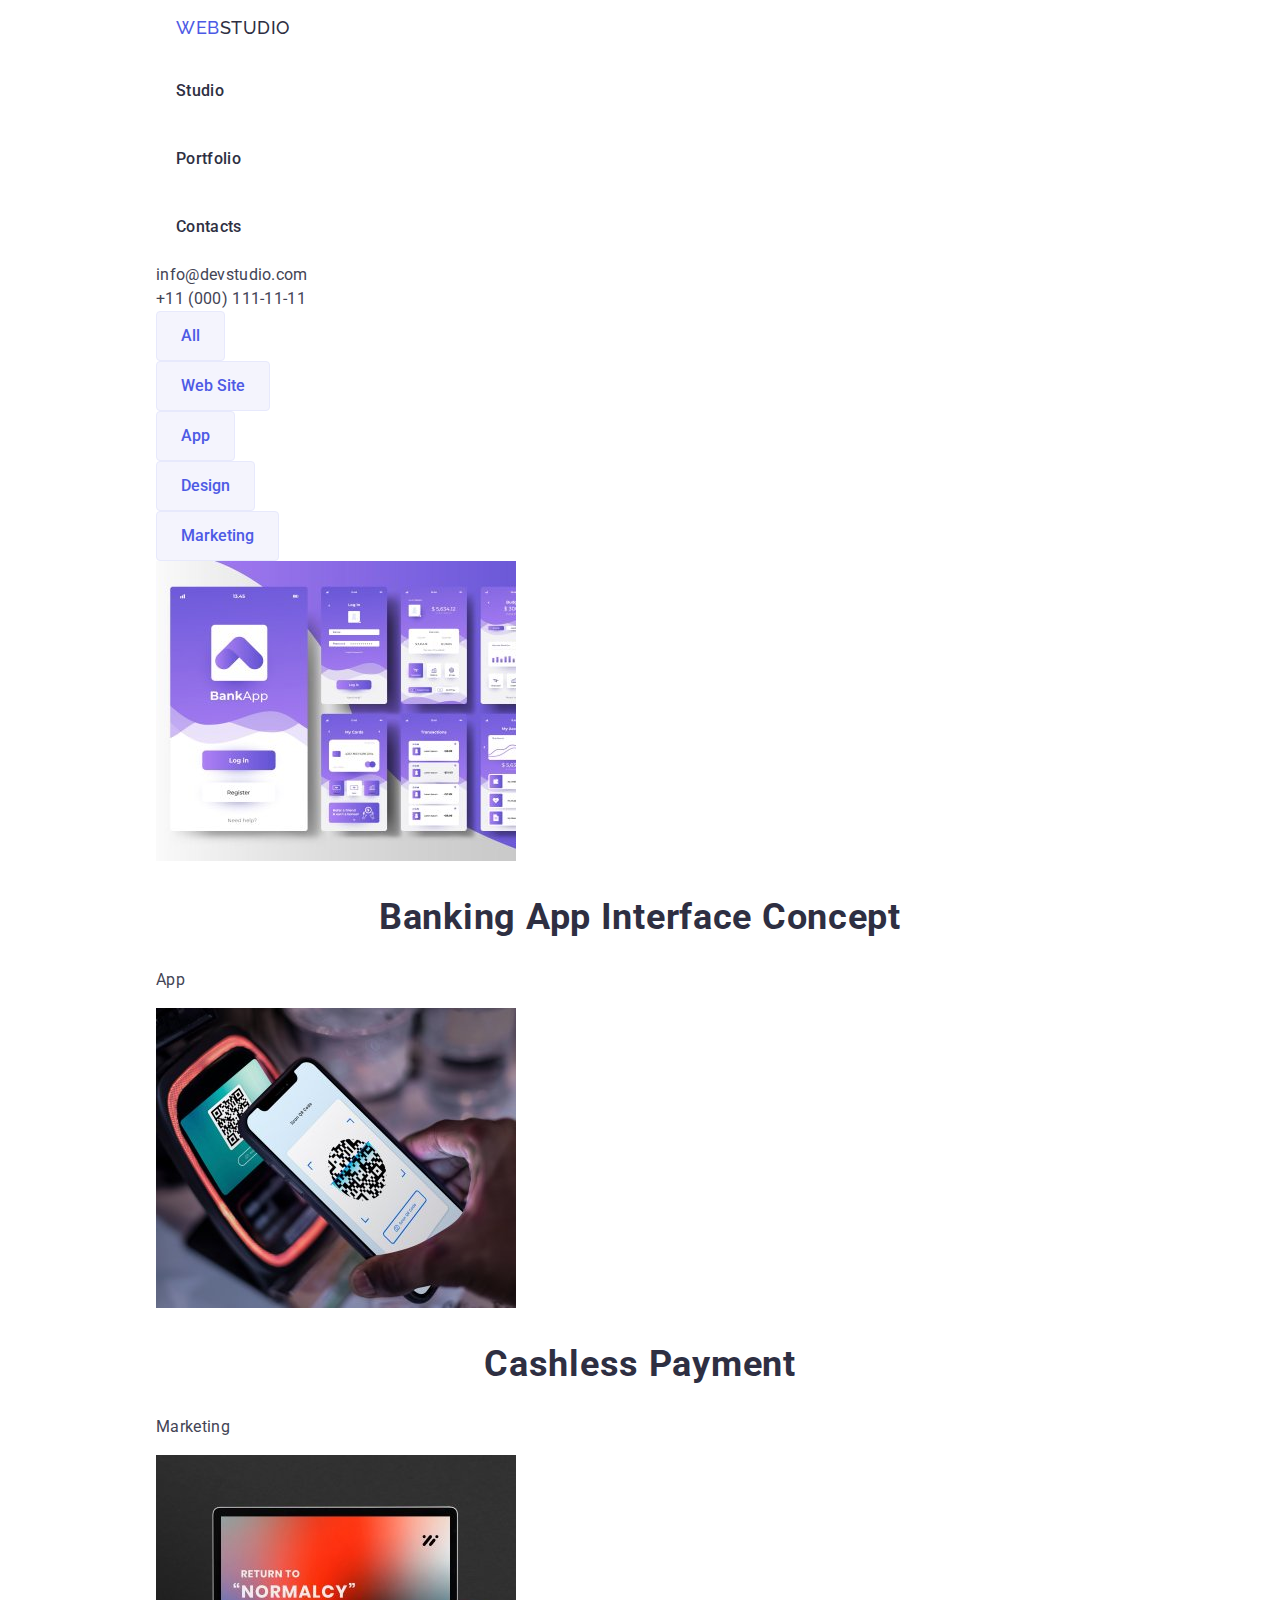
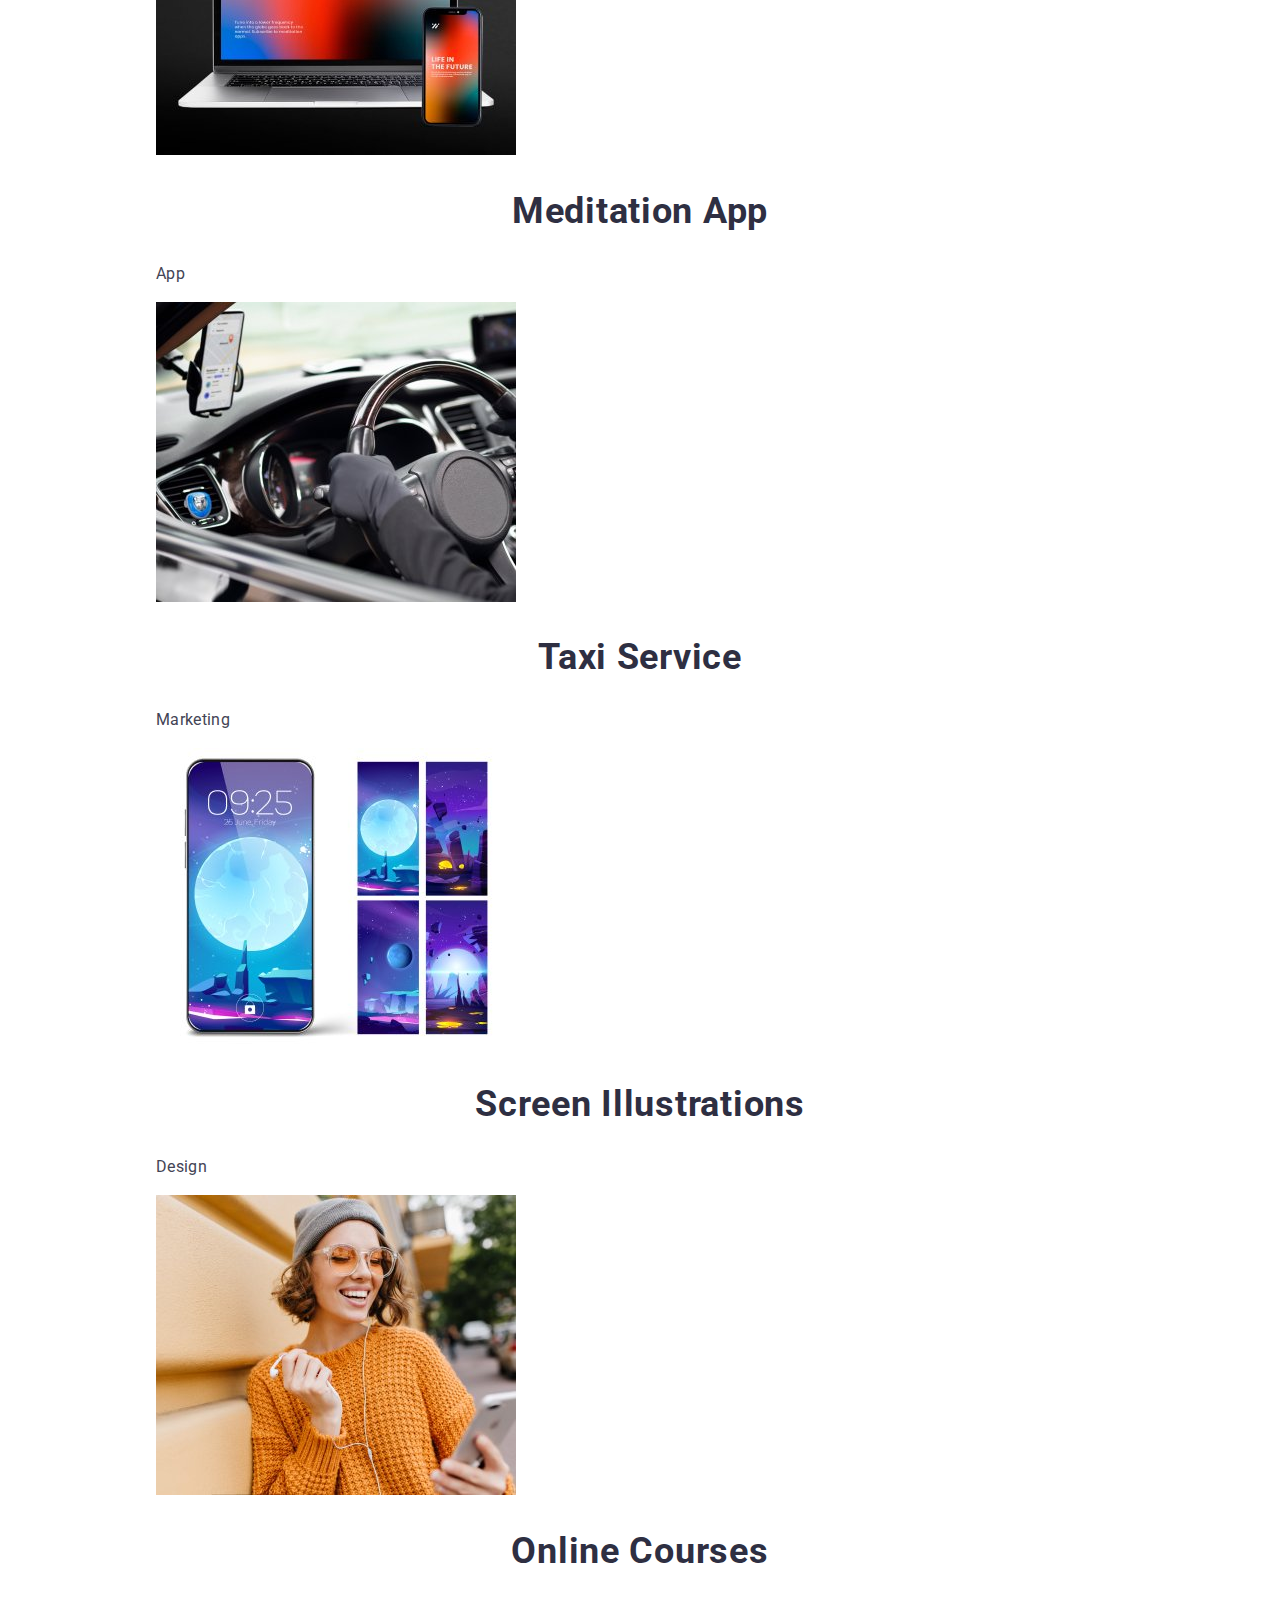
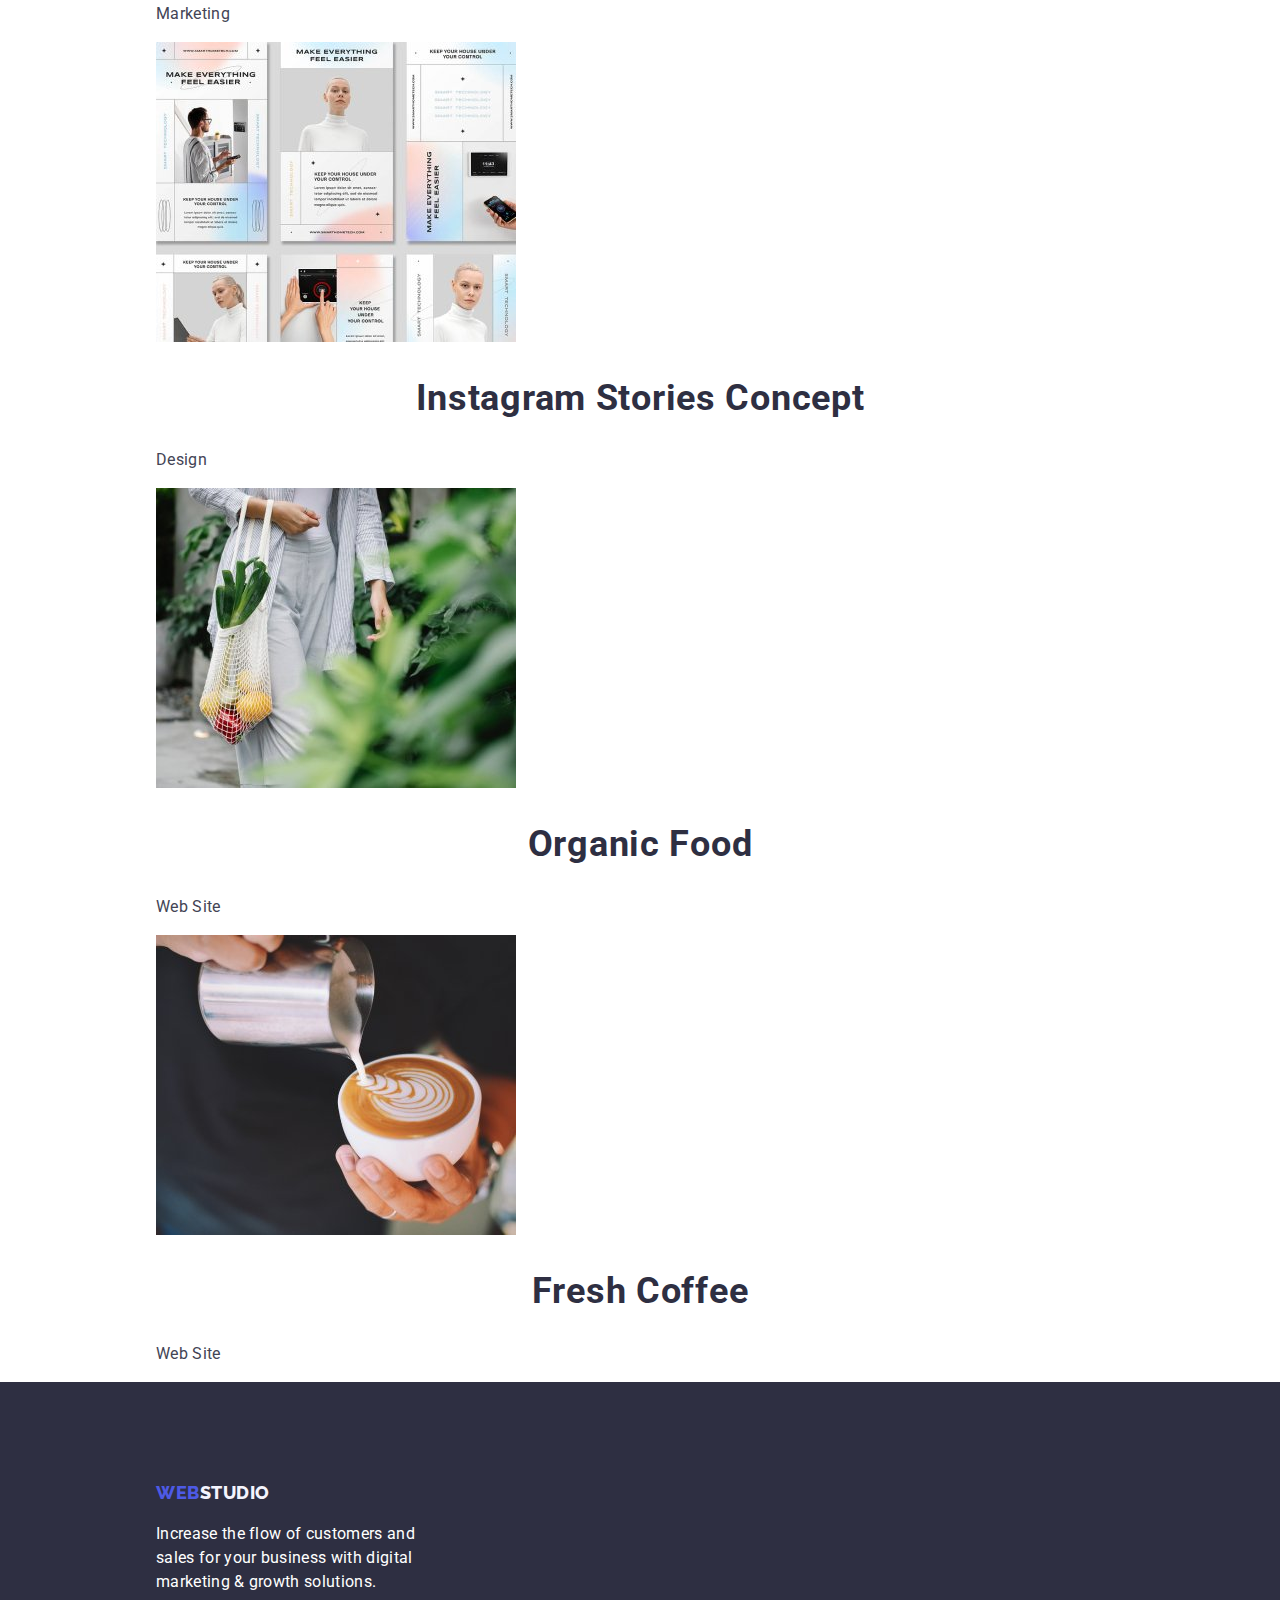
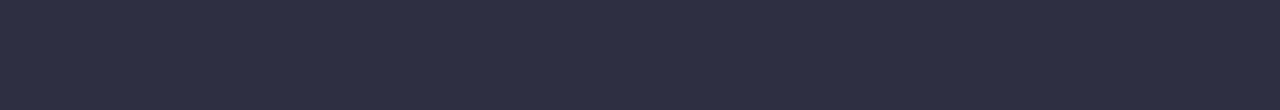
==== portfolio.html @ 54f6134c "init" ====
<!DOCTYPE html>
<html lang="en">
  <head>
    <meta charset="UTF-8" />
    <meta name="viewport" content="width=device-width, initial-scale=1.0" />
    <link
      rel="stylesheet"
      href="https://cdn.jsdelivr.net/npm/modern-normalize@2.0.0/modern-normalize.min.css"
    />
    <link
      href="https://fonts.googleapis.com/css2?family=Raleway:ital,wght@0,800;1,800&family=Roboto:wght@400;500;700;900&display=swap"
      rel="stylesheet"
    />
    <link rel="stylesheet" href="./css/style.css" />

    <title>Web Studio</title>
  </head>
  <body>
    <header class="header">
      <div class="container">
        <nav class="nav">
          <a class="logo logo_header" href="./"
            ><span class="logo_colored">Web</span>studio</a
          >
          <ul>
            <li><a href="./">Studio</a></li>
            <li><a href="./portfolio.html">Portfolio</a></li>
            <li><a href="">Contacts</a></li>
          </ul>
        </nav>

        <address class="contacts">
          <ul>
            <li class="contacts__item">
              <a href="mailto:info@devstudio.com">info@devstudio.com</a>
            </li>
            <li class="contacts__item">
              <a href="tel:+110001111111">+11 (000) 111-11-11</a>
            </li>
          </ul>
        </address>
      </div>
    </header>
    <main>
      <section class="container">
        <h1 class="hidden">Portfolio</h1>
        
        <ul class="filters">
          <li><button type="button" class="filter-btn">All</button></li>
          <li><button type="button" class="filter-btn">Web Site</button></li>
          <li><button type="button" class="filter-btn">App</button></li>
          <li><button type="button" class="filter-btn">Design</button></li>
          <li><button type="button" class="filter-btn">Marketing</button></li>
        </ul>
        <ul class="portfolio">
          <li>
            <img
              src="./images/portfolio/img-1.jpg"
              alt="Portfolio item image"
              width="360"
              height="300"
            />
            <div class="portfolio-info">
              <h2>Banking App Interface Concept</h2>
              <p>App</p>
            </div>
          </li>
          <li>
            <img
              src="./images/portfolio/img-2.jpg"
              alt="Portfolio item image"
              width="360"
              height="300"
            />
            <div class="portfoliof-info">
              <h2>Cashless Payment</h2>
              <p>Marketing</p>
            </div>
          </li>
          <li>
            <img
              src="./images/portfolio/img-3.jpg"
              alt="Portfolio item image"
              width="360"
              height="300"
            />
            <div class="portfolio-info">
              <h2>Meditation App</h2>
              <p>App</p>
            </div>
          </li>
          <li>
            <img
              src="./images/portfolio/img-4.jpg"
              alt="Portfolio item image"
              width="360"
              height="300"
            />
            <div class="portfolio-info">
              <h2>Taxi Service</h2>
              <p>Marketing</p>
            </div>
          </li>
          <li>
            <img
              src="./images/portfolio/img-5.jpg"
              alt="Portfolio item image"
              width="360"
              height="300"
            />
            <div class="portfolio-info">
              <h2>Screen Illustrations</h2>
              <p>Design</p>
            </div>
          </li>
          <li>
            <img
              src="./images/portfolio/img-6.jpg"
              alt="Portfolio item image"
              width="360"
              height="300"
            />
            <div class="portfolio-info">
              <h2>Online Courses</h2>
              <p>Marketing</p>
            </div>
          </li>
          <li>
            <img
              src="./images/portfolio/img-7.jpg"
              alt="Portfolio item image"
              width="360"
              height="300"
            />
            <div class="portfolio-info">
              <h2>Instagram Stories Concept</h2>
              <p>Design</p>
            </div>
          </li>
          <li>
            <img
              src="./images/portfolio/img-8.jpg"
              alt="Portfolio item image"
              width="360"
              height="300"
            />
            <div class="portfolio-info">
              <h2>Organic Food</h2>
              <p>Web Site</p>
            </div>
          </li>
          <li>
            <img
              src="./images/portfolio/img-9.jpg"
              alt="Portfolio item image"
              width="360"
              height="300"
            />
            <div class="portfolio-info">
              <h2>Fresh Coffee</h2>
              <p>Web Site</p>
            </div>
          </li>
        </ul>
      </section>
    </main>
    <footer class="footer">
      <div class="container">
        <a class="logo logo_footer" href="./"
          ><span class="logo_colored">Web</span>studio</a
        >
        <p>
          Increase the flow of customers and sales for your business with
          digital marketing & growth solutions.
        </p>
      </div>
    </footer>
  </body>
</html>
---- css/style.css ----
:root {
  --iris: #4d5ae5;
  --ocean: #404bbf;
  --navy-blue: #2e2f42;
  --green: #31d0aa;
  --slate: #434455;
  --cloud-slate: #8e8f99;
  --cornflower: #e7e9fc;
  --cloud: #f4f4fd;
  --navy-blue-modal: #2e2f42;
  --grey: #2e2f42;
  --white: #ffffff;
  --dairy: #fcfcfc;
}
body {
  font-family: "Roboto", sans-serif;
  
  font-size: 16px;
  line-height: 1.5;
  color: var(--slate);
  background-color: var(--white);
  box-sizing: border-box;
  color: var(--slate);
  letter-spacing: .02em;
}
h1 {
  font-size: 56px;
  line-height: 1.07 ;
  letter-spacing: 0.02em;
  color: var(--white);
}
h2 {
  font-size: 36px;
  font-weight: 700;
  line-height: 1.11;
  letter-spacing: 0.02em;
  color: var(--navy-blue);
  text-transform: capitalize;
}
h3 {
  font-size: 20px;
  font-weight: 500;
  line-height: 1.2;
  letter-spacing: 0.02em;
  text-transform: capitalize;
  color: var(--navy-blue);
}
h1,
h2 {
  text-align: center;
}
ul,
ol {
  list-style-type: none;
  margin: 0;
  padding: 0;
}
a {
  text-decoration: none;
}

.hidden {
  display: none;
  visibility: hidden;
  opacity: 0;
}
.container {
  margin: 0 156px;
}
.logo {
  font-family: "Raleway", sans-serif;
  font-size: 18px;
  font-style: normal;
  font-weight: 800;
  line-height: 0.86;
  letter-spacing: 0.54px;
  text-transform: uppercase;
}
.logo_header {
  color: var(--navy-blue);
}
.logo_footer {
  color: var(--cloud);
}
.logo_colored {
  color: var(--iris);
}
.nav a {
  color: var(--navy-blue);
  font-weight: 500;
  position: relative;
  padding: 20px 0;
  margin: 0 20px;
  border-bottom: 4px solid transparent;
}
.nav a:hover,
.nav a:focus {
  border-bottom: 4px solid var(--ocean);
}
.contacts a {
  color: var(--slate);
  font-style: normal;
}
.nav a,
.contacts a {
  transition: 0.5s;
  display: inline-block;
}
a:hover,
a:focus {
  color: var(--ocean);
}
.hero {
  padding: 188px 0;
  background: var(--navy-blue);
}
.hero h1 {
  max-width: 500px;
  width: 100%;
}
.hero button {
  background-color: var(--iris);
  transition: 0.5s;
  line-height: 56px;
  padding: 0 32px;
  color: var(--white);
  cursor: pointer;
  border: none;
  border-radius: 4px;
  box-shadow: 0px 4px 4px 0px rgba(0, 0, 0, 0.15);
}
.hero button:hover,
.hero button:focus {
  background-color: var(--ocean);
}
.advantages,
.team {
  padding: 120px 0;
}
.team {
  background-color: var(--cloud);
}
.team h3,
.team p {
  text-align: center;
}
.footer {
  background-color: var(--navy-blue);
  padding: 100px 0;
}
.footer p {
  color: var(--white);
  max-width: 264px;
  width: 100%;
}
.filters button {
  line-height: 48px;
  padding: 0 24px;
  background-color: var(--cloud);
  color: var(--iris);
  transition: 0.5s;
  border: none;
  color: var(--iris);
  border-radius: 4px;
  border: 1px solid var(--cornflower);
  font-weight: 500;
  cursor: pointer;
}
.filters button:hover,
.filters button:focus {
  background: var(--ocean);
  box-shadow: 0px 2px 2px 0px rgba(0, 0, 0, 0.12),
    0px 2px 1px 0px rgba(0, 0, 0, 0.08), 0px 3px 1px 0px rgba(0, 0, 0, 0.1);
  color: var(--white);
}
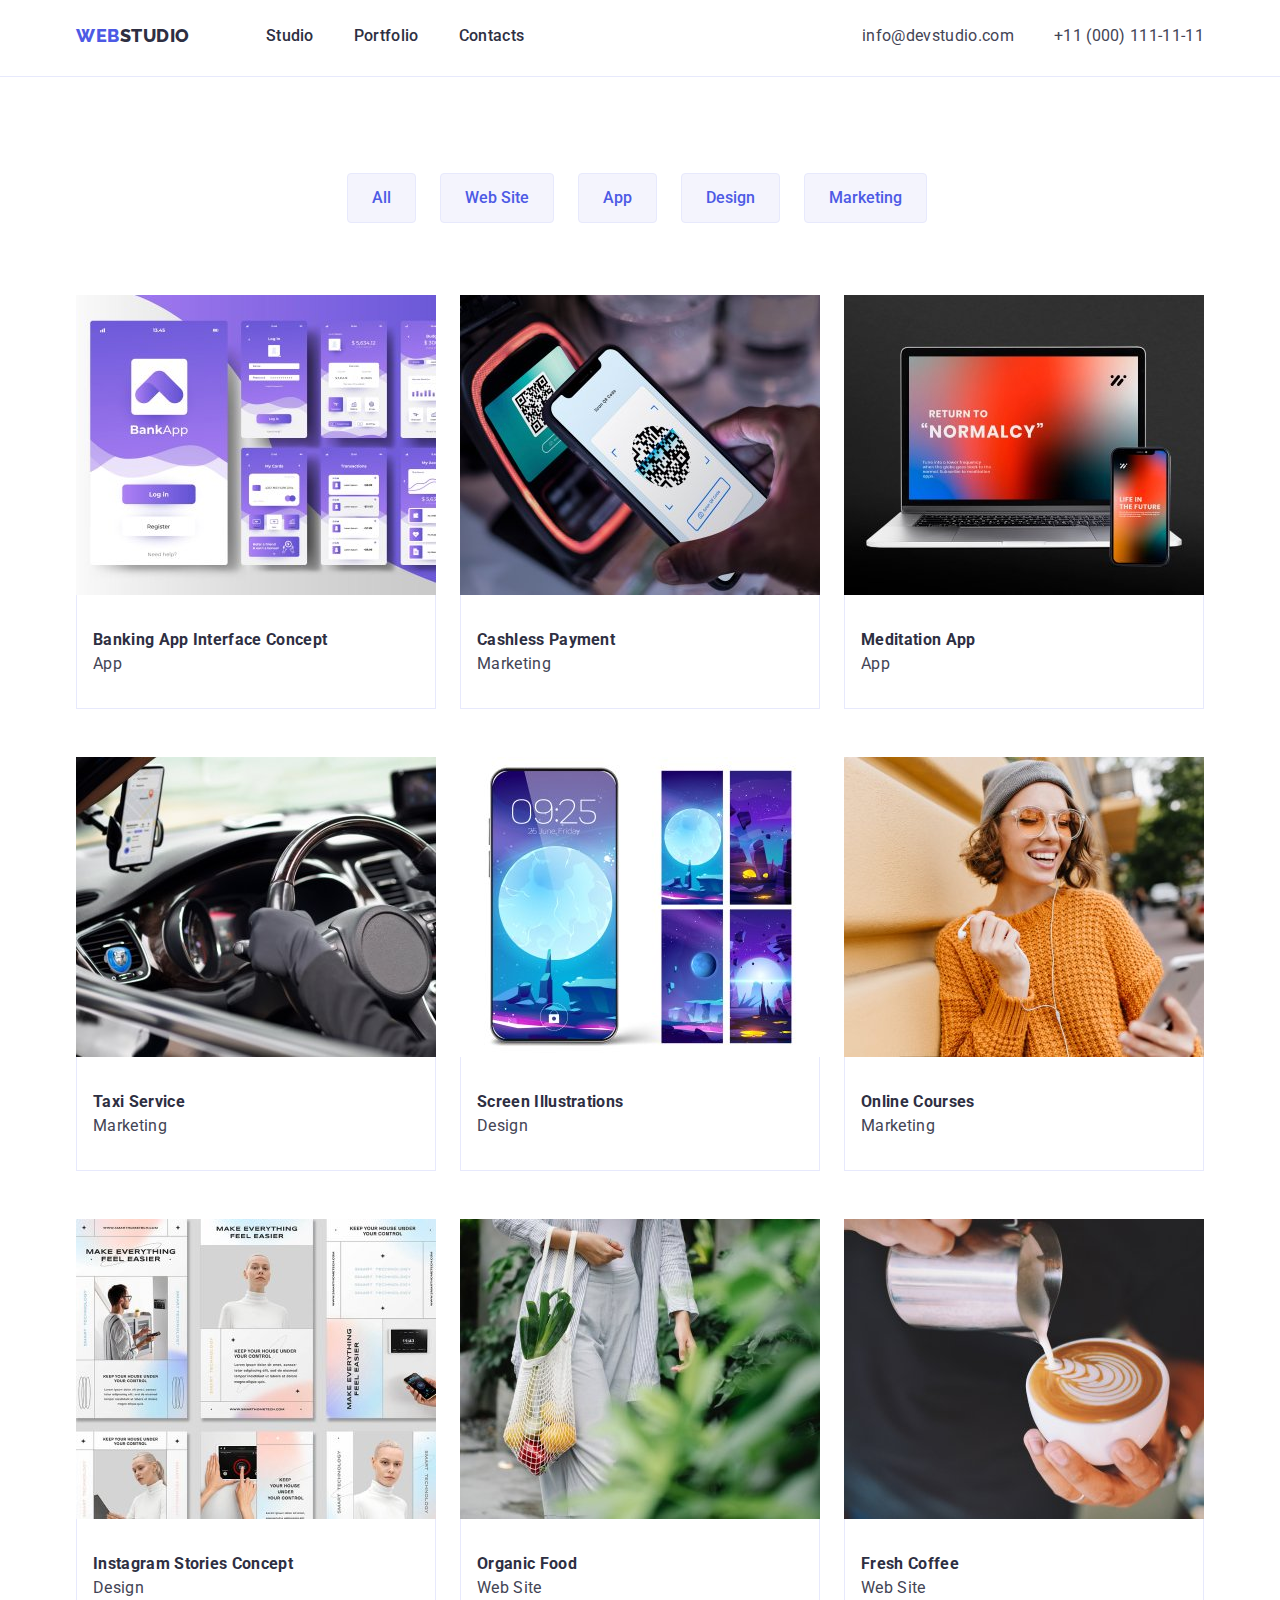
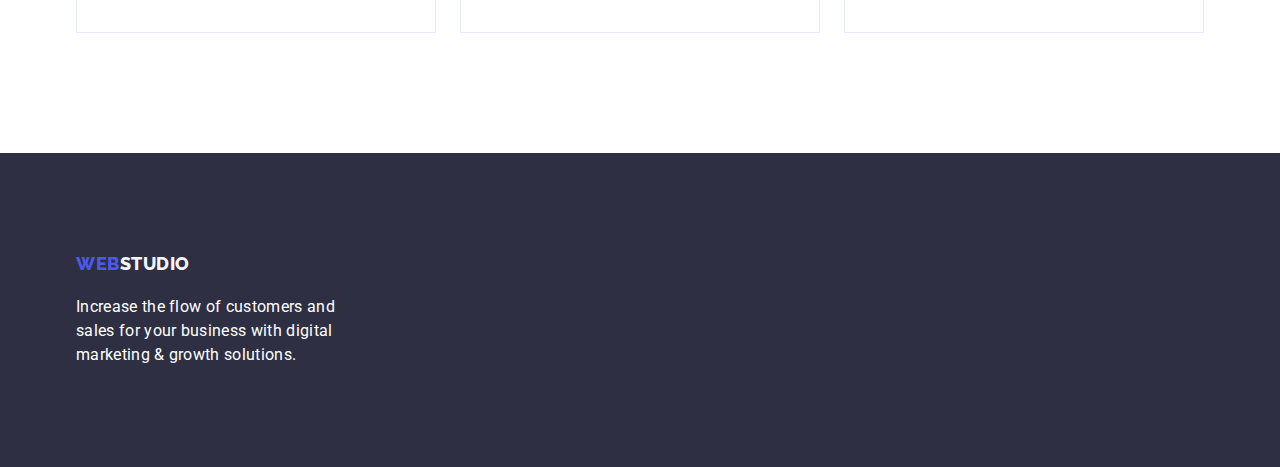
==== commit d4df8140: "ready for mentor's review" ====
--- a/portfolio.html
+++ b/portfolio.html
@@ -16,164 +16,192 @@
     <title>Web Studio</title>
   </head>
   <body>
-    <header class="header">
-      <div class="container">
-        <nav class="nav">
-          <a class="logo logo_header" href="./"
+    <div class="page-container">
+      <header class="header">
+        <div class="container">
+          <nav class="nav">
+            <a class="logo logo_header link" href="./"
+              ><span class="logo_colored">Web</span>studio</a
+            >
+            <ul>
+              <li><a class="link" href="./">Studio</a></li>
+              <li><a class="link" href="./portfolio.html">Portfolio</a></li>
+              <li><a class="link" href="">Contacts</a></li>
+            </ul>
+          </nav>
+
+          <address class="contacts">
+            <ul>
+              <li class="contacts__item">
+                <a class="link" href="mailto:info@devstudio.com"
+                  >info@devstudio.com</a
+                >
+              </li>
+              <li class="contacts__item">
+                <a class="link" href="tel:+110001111111">+11 (000) 111-11-11</a>
+              </li>
+            </ul>
+          </address>
+        </div>
+      </header>
+      <main>
+        <section class="section portfolio-page">
+          <div class="container">
+            <h1 class="hidden">Portfolio</h1>
+
+            <ul class="filters">
+              <li><button type="button" class="filter-btn">All</button></li>
+              <li>
+                <button type="button" class="filter-btn">Web Site</button>
+              </li>
+              <li><button type="button" class="filter-btn">App</button></li>
+              <li><button type="button" class="filter-btn">Design</button></li>
+              <li>
+                <button type="button" class="filter-btn">Marketing</button>
+              </li>
+            </ul>
+            <ul class="portfolio">
+              <li>
+                <div class="img-wrapper">
+                  <img
+                    src="./images/portfolio/img-1.jpg"
+                    alt="Portfolio item image"
+                    width="360"
+                    height="300"
+                  />
+                </div>
+                <div class="portfolio-info">
+                  <h2>Banking App Interface Concept</h2>
+                  <p>App</p>
+                </div>
+              </li>
+              <li>
+                <div class="img-wrapper">
+                  <img
+                    src="./images/portfolio/img-2.jpg"
+                    alt="Portfolio item image"
+                    width="360"
+                    height="300"
+                  />
+                </div>
+                <div class="portfolio-info">
+                  <h2>Cashless Payment</h2>
+                  <p>Marketing</p>
+                </div>
+              </li>
+              <li>
+                <div class="img-wrapper">
+                  <img
+                    src="./images/portfolio/img-3.jpg"
+                    alt="Portfolio item image"
+                    width="360"
+                    height="300"
+                  />
+                </div>
+                <div class="portfolio-info">
+                  <h2>Meditation App</h2>
+                  <p>App</p>
+                </div>
+              </li>
+              <li>
+                <div class="img-wrapper">
+                  <img
+                    src="./images/portfolio/img-4.jpg"
+                    alt="Portfolio item image"
+                    width="360"
+                    height="300"
+                  />
+                </div>
+                <div class="portfolio-info">
+                  <h2>Taxi Service</h2>
+                  <p>Marketing</p>
+                </div>
+              </li>
+              <li>
+                <div class="img-wrapper">
+                  <img
+                    src="./images/portfolio/img-5.jpg"
+                    alt="Portfolio item image"
+                    width="360"
+                    height="300"
+                  />
+                </div>
+                <div class="portfolio-info">
+                  <h2>Screen Illustrations</h2>
+                  <p>Design</p>
+                </div>
+              </li>
+              <li>
+                <div class="img-wrapper">
+                  <img
+                    src="./images/portfolio/img-6.jpg"
+                    alt="Portfolio item image"
+                    width="360"
+                    height="300"
+                  />
+                </div>
+                <div class="portfolio-info">
+                  <h2>Online Courses</h2>
+                  <p>Marketing</p>
+                </div>
+              </li>
+              <li>
+                <div class="img-wrapper">
+                  <img
+                    src="./images/portfolio/img-7.jpg"
+                    alt="Portfolio item image"
+                    width="360"
+                    height="300"
+                  />
+                </div>
+                <div class="portfolio-info">
+                  <h2>Instagram Stories Concept</h2>
+                  <p>Design</p>
+                </div>
+              </li>
+              <li>
+                <div class="img-wrapper">
+                  <img
+                    src="./images/portfolio/img-8.jpg"
+                    alt="Portfolio item image"
+                    width="360"
+                    height="300"
+                  />
+                </div>
+                <div class="portfolio-info">
+                  <h2>Organic Food</h2>
+                  <p>Web Site</p>
+                </div>
+              </li>
+              <li>
+                <div class="img-wrapper">
+                  <img
+                    src="./images/portfolio/img-9.jpg"
+                    alt="Portfolio item image"
+                    width="360"
+                    height="300"
+                  />
+                </div>
+                <div class="portfolio-info">
+                  <h2>Fresh Coffee</h2>
+                  <p>Web Site</p>
+                </div>
+              </li>
+            </ul>
+          </div>
+        </section>
+      </main>
+      <footer class="footer">
+        <div class="container">
+          <a class="logo logo_footer" href="./"
             ><span class="logo_colored">Web</span>studio</a
           >
-          <ul>
-            <li><a href="./">Studio</a></li>
-            <li><a href="./portfolio.html">Portfolio</a></li>
-            <li><a href="">Contacts</a></li>
-          </ul>
-        </nav>
-
-        <address class="contacts">
-          <ul>
-            <li class="contacts__item">
-              <a href="mailto:info@devstudio.com">info@devstudio.com</a>
-            </li>
-            <li class="contacts__item">
-              <a href="tel:+110001111111">+11 (000) 111-11-11</a>
-            </li>
-          </ul>
-        </address>
-      </div>
-    </header>
-    <main>
-      <section class="container">
-        <h1 class="hidden">Portfolio</h1>
-        
-        <ul class="filters">
-          <li><button type="button" class="filter-btn">All</button></li>
-          <li><button type="button" class="filter-btn">Web Site</button></li>
-          <li><button type="button" class="filter-btn">App</button></li>
-          <li><button type="button" class="filter-btn">Design</button></li>
-          <li><button type="button" class="filter-btn">Marketing</button></li>
-        </ul>
-        <ul class="portfolio">
-          <li>
-            <img
-              src="./images/portfolio/img-1.jpg"
-              alt="Portfolio item image"
-              width="360"
-              height="300"
-            />
-            <div class="portfolio-info">
-              <h2>Banking App Interface Concept</h2>
-              <p>App</p>
-            </div>
-          </li>
-          <li>
-            <img
-              src="./images/portfolio/img-2.jpg"
-              alt="Portfolio item image"
-              width="360"
-              height="300"
-            />
-            <div class="portfoliof-info">
-              <h2>Cashless Payment</h2>
-              <p>Marketing</p>
-            </div>
-          </li>
-          <li>
-            <img
-              src="./images/portfolio/img-3.jpg"
-              alt="Portfolio item image"
-              width="360"
-              height="300"
-            />
-            <div class="portfolio-info">
-              <h2>Meditation App</h2>
-              <p>App</p>
-            </div>
-          </li>
-          <li>
-            <img
-              src="./images/portfolio/img-4.jpg"
-              alt="Portfolio item image"
-              width="360"
-              height="300"
-            />
-            <div class="portfolio-info">
-              <h2>Taxi Service</h2>
-              <p>Marketing</p>
-            </div>
-          </li>
-          <li>
-            <img
-              src="./images/portfolio/img-5.jpg"
-              alt="Portfolio item image"
-              width="360"
-              height="300"
-            />
-            <div class="portfolio-info">
-              <h2>Screen Illustrations</h2>
-              <p>Design</p>
-            </div>
-          </li>
-          <li>
-            <img
-              src="./images/portfolio/img-6.jpg"
-              alt="Portfolio item image"
-              width="360"
-              height="300"
-            />
-            <div class="portfolio-info">
-              <h2>Online Courses</h2>
-              <p>Marketing</p>
-            </div>
-          </li>
-          <li>
-            <img
-              src="./images/portfolio/img-7.jpg"
-              alt="Portfolio item image"
-              width="360"
-              height="300"
-            />
-            <div class="portfolio-info">
-              <h2>Instagram Stories Concept</h2>
-              <p>Design</p>
-            </div>
-          </li>
-          <li>
-            <img
-              src="./images/portfolio/img-8.jpg"
-              alt="Portfolio item image"
-              width="360"
-              height="300"
-            />
-            <div class="portfolio-info">
-              <h2>Organic Food</h2>
-              <p>Web Site</p>
-            </div>
-          </li>
-          <li>
-            <img
-              src="./images/portfolio/img-9.jpg"
-              alt="Portfolio item image"
-              width="360"
-              height="300"
-            />
-            <div class="portfolio-info">
-              <h2>Fresh Coffee</h2>
-              <p>Web Site</p>
-            </div>
-          </li>
-        </ul>
-      </section>
-    </main>
-    <footer class="footer">
-      <div class="container">
-        <a class="logo logo_footer" href="./"
-          ><span class="logo_colored">Web</span>studio</a
-        >
-        <p>
-          Increase the flow of customers and sales for your business with
-          digital marketing & growth solutions.
-        </p>
-      </div>
-    </footer>
+          <p>
+            Increase the flow of customers and sales for your business with
+            digital marketing & growth solutions.
+          </p>
+        </div>
+      </footer>
+    </div>
   </body>
 </html>
--- a/css/style.css
+++ b/css/style.css
@@ -14,18 +14,25 @@
 }
 body {
   font-family: "Roboto", sans-serif;
-  
+
   font-size: 16px;
   line-height: 1.5;
   color: var(--slate);
   background-color: var(--white);
   box-sizing: border-box;
-  color: var(--slate);
-  letter-spacing: .02em;
-}
+  letter-spacing: 0.02em;
+}
+h1,
+h2,
+h3,
+p,
+ul {
+  margin: 0;
+}
+
 h1 {
   font-size: 56px;
-  line-height: 1.07 ;
+  line-height: 1.07;
   letter-spacing: 0.02em;
   color: var(--white);
 }
@@ -52,20 +59,64 @@
 ul,
 ol {
   list-style-type: none;
-  margin: 0;
   padding: 0;
 }
 a {
   text-decoration: none;
 }
+img {
+  display: block;
+}
+main {
+  flex-grow: 1;
+}
 
 .hidden {
-  display: none;
-  visibility: hidden;
-  opacity: 0;
+  position: absolute;
+  width: 1px;
+  height: 1px;
+  margin: -1px;
+  border: 0;
+  padding: 0;
+  white-space: nowrap;
+  clip-path: inset(100%);
+  clip: rect(0 0 0 0);
+  overflow: hidden;
 }
 .container {
-  margin: 0 156px;
+  margin-left: auto;
+  margin-right: auto;
+  max-width: 1158px;
+  width: 100%;
+  padding: 0 15px;
+}
+.page-container {
+  min-height: 100vh;
+  display: flex;
+  flex-direction: column;
+}
+.header {
+  border-bottom: 1px solid var(--cornflower);
+}
+.header > .container {
+  display: flex;
+  justify-content: space-between;
+  flex-wrap: wrap;
+}
+.header .link {
+  line-height: 72px;
+}
+.section {
+  padding: 120px 0;
+}
+.section.advantages {
+  padding-bottom: 60px;
+}
+.section.products {
+  padding-top: 60px;
+}
+.section.portfolio-page {
+  padding: 96px 0 120px 0;
 }
 .logo {
   font-family: "Raleway", sans-serif;
@@ -85,12 +136,18 @@
 .logo_colored {
   color: var(--iris);
 }
-.nav a {
+.nav {
+  display: flex;
+  gap: 76px;
+}
+.header ul {
+  display: flex;
+  gap: 40px;
+}
+.nav ul a {
   color: var(--navy-blue);
   font-weight: 500;
   position: relative;
-  padding: 20px 0;
-  margin: 0 20px;
   border-bottom: 4px solid transparent;
 }
 .nav a:hover,
@@ -111,10 +168,10 @@
   color: var(--ocean);
 }
 .hero {
-  padding: 188px 0;
   background: var(--navy-blue);
 }
-.hero h1 {
+.hero .title {
+  margin: 68px auto 48px auto;
   max-width: 500px;
   width: 100%;
 }
@@ -128,22 +185,61 @@
   border: none;
   border-radius: 4px;
   box-shadow: 0px 4px 4px 0px rgba(0, 0, 0, 0.15);
+  margin: 0 auto 68px auto;
+  display: block;
 }
 .hero button:hover,
 .hero button:focus {
   background-color: var(--ocean);
 }
-.advantages,
-.team {
-  padding: 120px 0;
-}
+.advantages ul {
+  display: flex;
+  gap: 24px;
+}
+.advantages ul li {
+  flex-basis: 264px;
+}
+.advantages h3 {
+  padding-bottom: 8px;
+}
+.products h2 {
+  padding-bottom: 72px;
+}
+.product-cards {
+  display: flex;
+  gap: 24px;
+}
+.product-cards__item {
+  display: block;
+  max-width: 360px;
+  width: 100%;
+  height: auto;
+}
+
 .team {
   background-color: var(--cloud);
+}
+.team h2 {
+  padding-bottom: 72px;
 }
 .team h3,
 .team p {
   text-align: center;
 }
+.team-cards {
+  display: flex;
+  gap: 24px;
+}
+.team-cards__item {
+  border-radius: 0px 0px 4px 4px;
+  background: var(--white);
+  box-shadow: 0px 1px 6px 0px rgba(46, 47, 66, 0.08),
+    0px 1px 1px 0px rgba(46, 47, 66, 0.16),
+    0px 2px 1px 0px rgba(46, 47, 66, 0.08);
+}
+.team-cards-info {
+  padding: 32px 0;
+}
 .footer {
   background-color: var(--navy-blue);
   padding: 100px 0;
@@ -152,6 +248,15 @@
   color: var(--white);
   max-width: 264px;
   width: 100%;
+  margin-top: 17.5px;
+}
+.filters {
+  display: flex;
+  max-width: 586px;
+  width: 100%;
+  gap: 24px;
+  margin: 0 auto;
+  padding-bottom: 72px;
 }
 .filters button {
   line-height: 48px;
@@ -169,7 +274,35 @@
 .filters button:hover,
 .filters button:focus {
   background: var(--ocean);
-  box-shadow: 0px 2px 2px 0px rgba(0, 0, 0, 0.12),
-    0px 2px 1px 0px rgba(0, 0, 0, 0.08), 0px 3px 1px 0px rgba(0, 0, 0, 0.1);
+  box-shadow: 0px 3px 1px 0px rgba(0, 0, 0, 0.1),
+    0px 2px 1px 0px rgba(0, 0, 0, 0.08), 0px 2px 2px 0px rgba(0, 0, 0, 0.12);
   color: var(--white);
 }
+.portfolio {
+  display: flex;
+  flex-wrap: wrap;
+  gap: 48px 24px;
+}
+.portfolio li {
+  width: 360px;
+  border: 1px solid var(--CORNFLOWER, #e7e9fc);
+}
+.portfolio-info {
+  padding: 32px 0 32px 16px;
+}
+.portfolio-info h2 {
+  font-size: 16px;
+  line-height: 1.5;
+  letter-spacing: 0.02em;
+  text-align: left;
+}
+.img-wrapper {
+  width: 360px;
+  height: 300px;
+  position: relative;
+}
+.img-wrapper img {
+  position: absolute;
+  left: -1px;
+  top: -1px;
+}
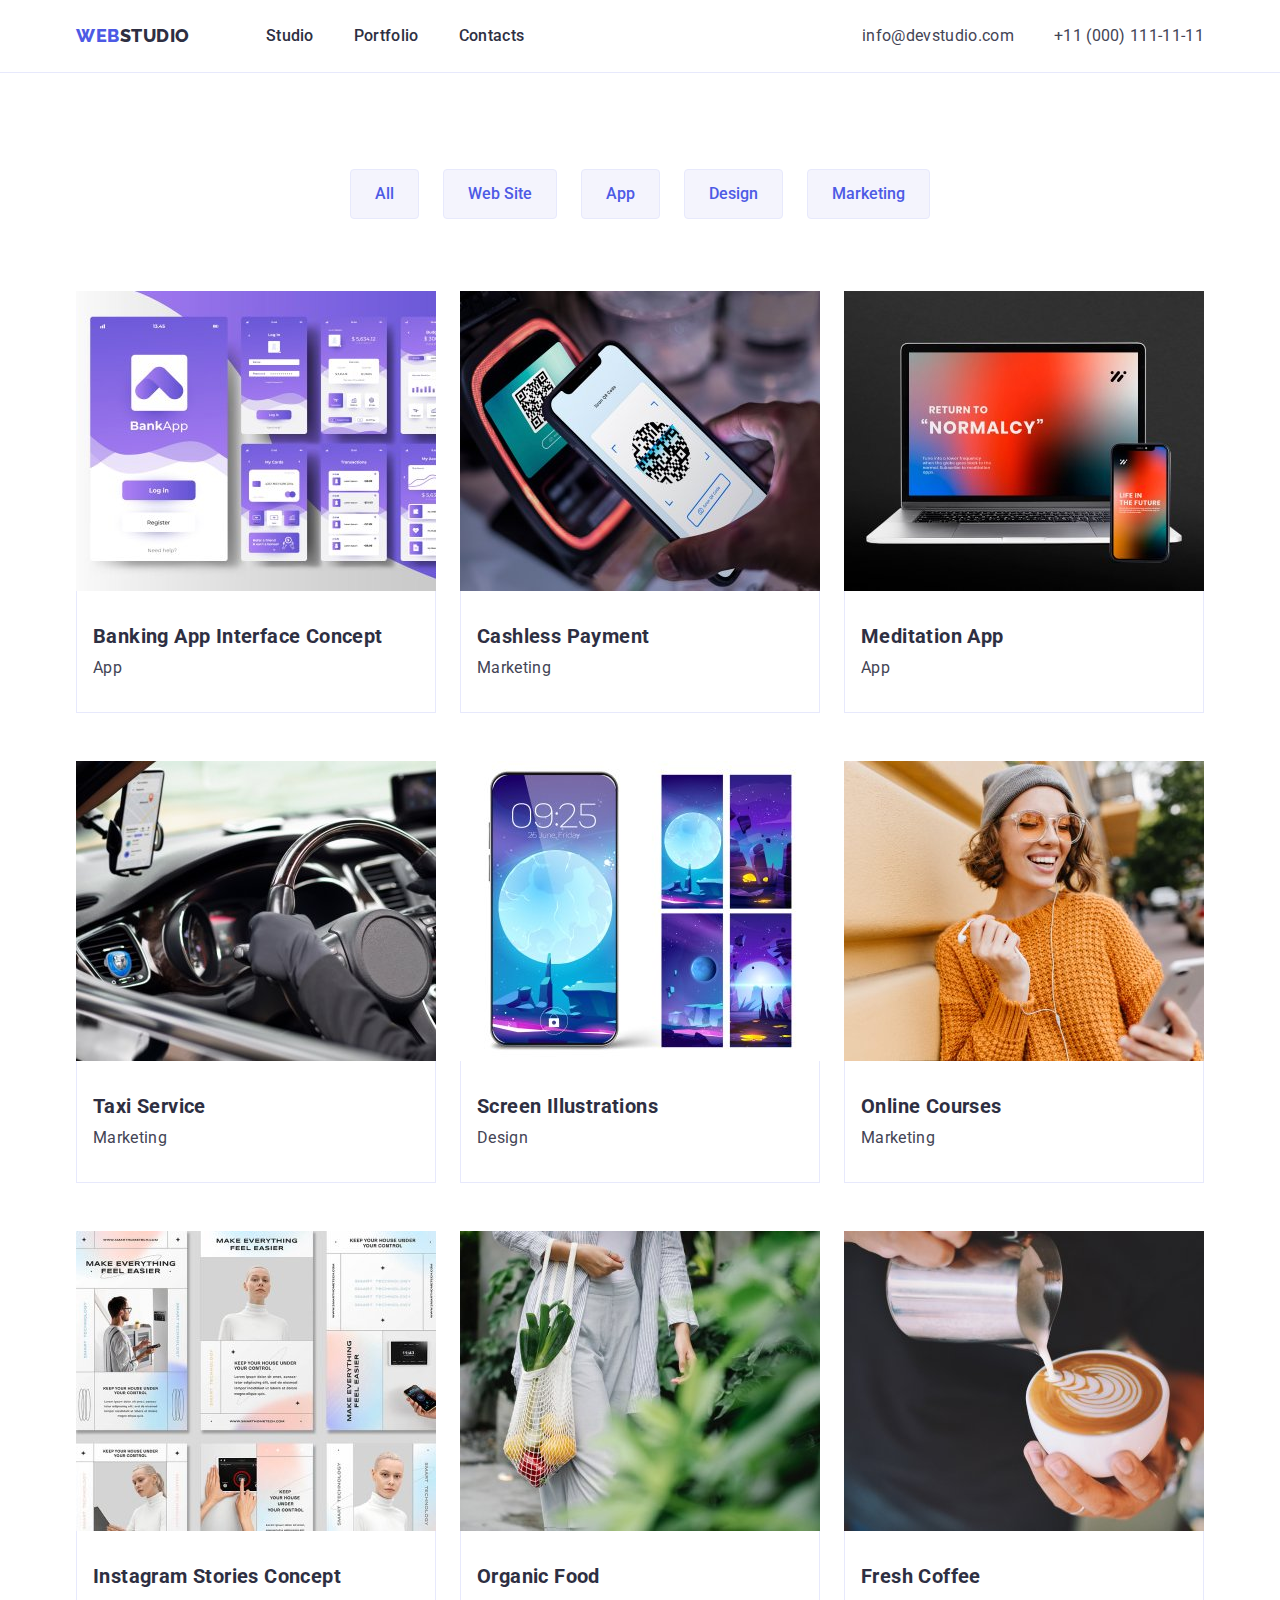
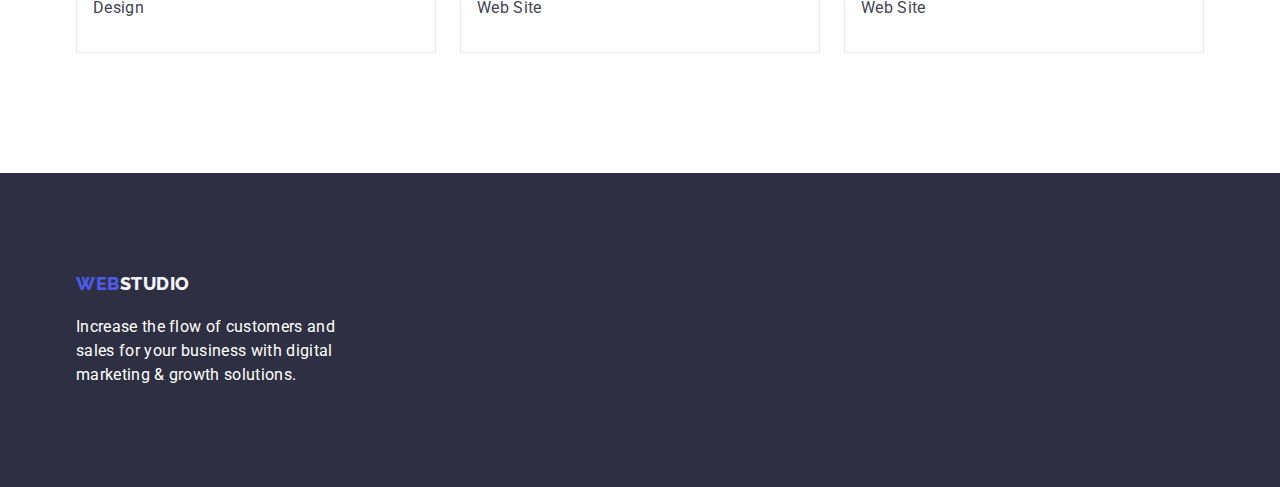
==== commit 4b6179e9: "fix according to mentor's request" ====
--- a/portfolio.html
+++ b/portfolio.html
@@ -20,10 +20,10 @@
       <header class="header">
         <div class="container">
           <nav class="nav">
-            <a class="logo logo_header link" href="./"
+            <a class="logo logo_header" href="./"
               ><span class="logo_colored">Web</span>studio</a
             >
-            <ul>
+            <ul class="list">
               <li><a class="link" href="./">Studio</a></li>
               <li><a class="link" href="./portfolio.html">Portfolio</a></li>
               <li><a class="link" href="">Contacts</a></li>
@@ -31,7 +31,7 @@
           </nav>
 
           <address class="contacts">
-            <ul>
+            <ul class="list">
               <li class="contacts__item">
                 <a class="link" href="mailto:info@devstudio.com"
                   >info@devstudio.com</a
--- a/css/style.css
+++ b/css/style.css
@@ -14,7 +14,6 @@
 }
 body {
   font-family: "Roboto", sans-serif;
-
   font-size: 16px;
   line-height: 1.5;
   color: var(--slate);
@@ -104,7 +103,7 @@
   flex-wrap: wrap;
 }
 .header .link {
-  line-height: 72px;
+  padding: 24px 0;
 }
 .section {
   padding: 120px 0;
@@ -139,43 +138,53 @@
 .nav {
   display: flex;
   gap: 76px;
-}
-.header ul {
+  align-items: center;
+}
+.header .list {
   display: flex;
   gap: 40px;
 }
-.nav ul a {
+.nav .link {
   color: var(--navy-blue);
   font-weight: 500;
   position: relative;
+}
+.nav .link::after {
+  content: '';
   border-bottom: 4px solid transparent;
-}
-.nav a:hover,
-.nav a:focus {
+  bottom: 0;
+  left: 0;
+  width: 100%;
+  position: absolute;
+  transition: .5s;
+}
+.nav .link:hover::after,
+.nav .link:focus::after {
   border-bottom: 4px solid var(--ocean);
 }
-.contacts a {
+.contacts .link {
   color: var(--slate);
   font-style: normal;
 }
-.nav a,
-.contacts a {
+.nav .link,
+.contacts .link {
   transition: 0.5s;
   display: inline-block;
 }
-a:hover,
-a:focus {
+.link:hover,
+.link:focus {
   color: var(--ocean);
 }
 .hero {
   background: var(--navy-blue);
+  padding: 188px 0;
 }
 .hero .title {
-  margin: 68px auto 48px auto;
+  margin: 0 auto 48px auto;
   max-width: 500px;
   width: 100%;
 }
-.hero button {
+.hero-button {
   background-color: var(--iris);
   transition: 0.5s;
   line-height: 56px;
@@ -185,24 +194,25 @@
   border: none;
   border-radius: 4px;
   box-shadow: 0px 4px 4px 0px rgba(0, 0, 0, 0.15);
-  margin: 0 auto 68px auto;
+  margin: 0 auto;
   display: block;
-}
-.hero button:hover,
-.hero button:focus {
+  letter-spacing: 0.04em;
+}
+.hero-button:hover,
+.hero-button:focus {
   background-color: var(--ocean);
 }
-.advantages ul {
+.advantages-list {
   display: flex;
   gap: 24px;
 }
-.advantages ul li {
+.advantages-list__item {
   flex-basis: 264px;
 }
-.advantages h3 {
-  padding-bottom: 8px;
-}
-.products h2 {
+.advantages-title {
+  margin-bottom: 8px;
+}
+.products-title {
   padding-bottom: 72px;
 }
 .product-cards {
@@ -219,10 +229,13 @@
 .team {
   background-color: var(--cloud);
 }
-.team h2 {
+.team-title {
   padding-bottom: 72px;
 }
-.team h3,
+.team-cards-info__title {
+  margin-bottom: 8px;
+}
+.team-cards-info__title,
 .team p {
   text-align: center;
 }
@@ -252,11 +265,9 @@
 }
 .filters {
   display: flex;
-  max-width: 586px;
-  width: 100%;
+  justify-content: center;
   gap: 24px;
-  margin: 0 auto;
-  padding-bottom: 72px;
+  margin-bottom: 72px;
 }
 .filters button {
   line-height: 48px;
@@ -291,10 +302,11 @@
   padding: 32px 0 32px 16px;
 }
 .portfolio-info h2 {
-  font-size: 16px;
-  line-height: 1.5;
+  font-size: 20px;
+  line-height: 1.2;
   letter-spacing: 0.02em;
   text-align: left;
+  margin-bottom: 8px;
 }
 .img-wrapper {
   width: 360px;
